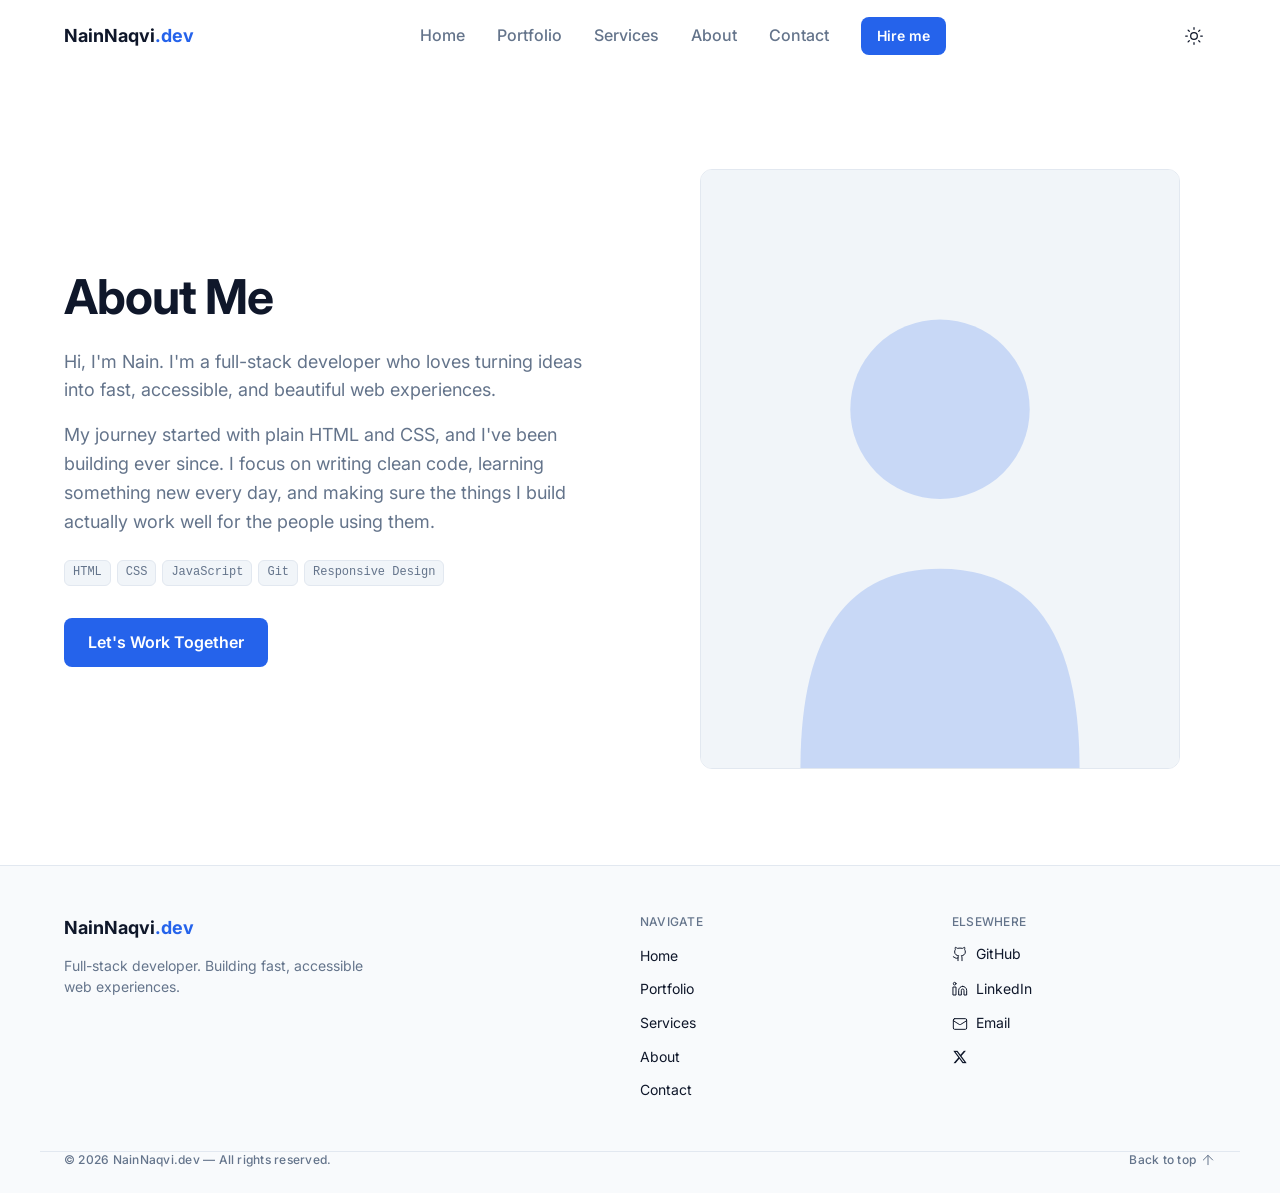
==== about.html @ 5f74ba61 "Add files via upload" ====
<!DOCTYPE html>
<html lang="en" data-theme="light">

<!-- ============================================================
     HEAD
     ============================================================ -->
<head>
  <meta charset="UTF-8">
  <meta name="viewport" content="width=device-width, initial-scale=1.0">
  <title>About — NainNaqvi.dev</title>
  <meta name="description" content="Learn more about Syed Hasnain Raza Naqvi (Nain), a full-stack developer building fast, accessible web experiences.">
  <!-- Social Preview Tags (Open Graph & Twitter) -->
<meta property="og:type" content="website">
<meta property="og:title" content="About — NainNaqvi.dev">
<meta property="og:description" content="Full-stack developer building fast, accessible websites and web apps.">
<meta property="og:image" content="https://images.unsplash.com/photo-1498050108023-c5249f4df085?w=1200&h=630&fit=crop">

<meta name="twitter:card" content="summary_large_image">
<meta name="twitter:title" content="About — NainNaqvi.dev">
<meta name="twitter:description" content="Full-stack developer building fast, accessible websites and web apps.">
<meta name="twitter:image" content="https://images.unsplash.com/photo-1498050108023-c5249f4df085?w=1200&h=630&fit=crop">
  <link rel="icon" href="data:image/svg+xml,<svg xmlns='http://www.w3.org/2000/svg' viewBox='0 0 100 100'><rect width='100' height='100' rx='20' fill='%232563EB'/><text x='50' y='68' font-family='Arial,sans-serif' font-size='52' font-weight='700' fill='white' text-anchor='middle'>N</text></svg>">
  <link rel="preconnect" href="https://fonts.googleapis.com">
  <link rel="preconnect" href="https://fonts.gstatic.com" crossorigin>
  <link href="https://fonts.googleapis.com/css2?family=Inter:wght@400;500;600;700&display=swap" rel="stylesheet">

  <!-- ============================================================
       EXTERNAL STYLESHEET
       ============================================================ -->

   <link rel="stylesheet" href="stylesheet.css">
   <!-- Anti-flash script: Apply theme before page renders -->
<script>
  document.documentElement.classList.add('js');
  try {
    if (localStorage.getItem('theme') === 'dark') {
      document.documentElement.setAttribute('data-theme', 'dark');
    }
  } catch (e) {}
</script>

</head>

<!-- ============================================================
     BODY
     ============================================================ -->
<body>
  <a href="#main-content" class="skip-link">Skip to main content</a>

  <!-- ============================================================
       SVG SPRITE (ICONS + PROJECT PREVIEWS)
       ============================================================ -->
  <svg xmlns="http://www.w3.org/2000/svg" style="display:none" aria-hidden="true">

    <!-- ===== ICONS ===== -->
    <symbol id="i-sun" viewBox="0 0 24 24">
      <circle cx="12" cy="12" r="4"/>
      <path d="M12 2v2M12 20v2M4.93 4.93l1.41 1.41M17.66 17.66l1.41 1.41M2 12h2M20 12h2M6.34 17.66l-1.41 1.41M19.07 4.93l-1.41 1.41"/>
    </symbol>

    <symbol id="i-moon" viewBox="0 0 24 24">
      <path d="M21 12.79A9 9 0 1 1 11.21 3 7 7 0 0 0 21 12.79z"/>
    </symbol>

    <symbol id="i-menu" viewBox="0 0 24 24">
      <path d="M4 6h16M4 12h16M4 18h16"/>
    </symbol>

    <symbol id="i-x" viewBox="0 0 24 24">
      <path d="M18 6 6 18M6 6l12 12"/>
    </symbol>

    <symbol id="i-arrow-right" viewBox="0 0 24 24">
      <path d="M5 12h14"/>
      <path d="m12 5 7 7-7 7"/>
    </symbol>

    <symbol id="i-arrow-up" viewBox="0 0 24 24">
      <path d="m5 12 7-7 7 7M12 19V5"/>
    </symbol>

    <symbol id="i-monitor" viewBox="0 0 24 24">
      <rect x="2" y="3" width="20" height="14" rx="2"/>
      <path d="M8 21h8M12 17v4"/>
    </symbol>

    <symbol id="i-layers" viewBox="0 0 24 24">
      <path d="m12 2 9 5-9 5-9-5 9-5z"/>
      <path d="m3 12 9 5 9-5"/>
      <path d="m3 17 9 5 9-5"/>
    </symbol>

    <symbol id="i-code" viewBox="0 0 24 24">
      <path d="m16 18 6-6-6-6M8 6l-6 6 6 6"/>
    </symbol>

    <symbol id="i-gamepad" viewBox="0 0 24 24">
      <line x1="6" y1="12" x2="10" y2="12"/>
      <line x1="8" y1="10" x2="8" y2="14"/>
      <line x1="15" y1="13" x2="15.01" y2="13"/>
      <line x1="18" y1="11" x2="18.01" y2="11"/>
      <rect x="2" y="6" width="20" height="12" rx="2"/>
    </symbol>

    <symbol id="i-check" viewBox="0 0 24 24">
      <path d="M20 6 9 17l-5-5"/>
    </symbol>

    <symbol id="i-github" viewBox="0 0 24 24">
      <path d="M15 22v-4a4.8 4.8 0 0 0-1-3.5c3 0 6-2 6-5.5.08-1.25-.27-2.48-1-3.5.28-1.15.28-2.35 0-3.5 0 0-1 0-3 1.5-2.64-.5-5.36-.5-8 0C6 2 5 2 5 2c-.3 1.15-.3 2.35 0 3.5A5.4 5.4 0 0 0 4 9c0 3.5 3 5.5 6 5.5-.39.49-.68 1.05-.85 1.65-.17.6-.22 1.23-.15 1.85v4"/>
      <path d="M9 18c-4.51 2-5-2-7-2"/>
    </symbol>

    <symbol id="i-linkedin" viewBox="0 0 24 24">
      <path d="M16 8a6 6 0 0 1 6 6v7h-4v-7a2 2 0 0 0-2-2 2 2 0 0 0-2 2v7h-4v-7a6 6 0 0 1 6-6z"/>
      <rect width="4" height="12" x="2" y="9"/>
      <circle cx="4" cy="4" r="2"/>
    </symbol>

    <symbol id="i-mail" viewBox="0 0 24 24">
      <rect width="20" height="16" x="2" y="4" rx="2"/>
      <path d="m22 7-8.97 5.7a1.94 1.94 0 0 1-2.06 0L2 7"/>
    </symbol>
    
    <symbol id="i-twitter" viewBox="0 0 24 24">
  <path d="M18.901 1.153h3.68l-8.04 9.19L24 22.846h-7.406l-5.8-7.584-6.638 7.584H.474l8.6-9.83L0 1.154h7.594l5.243 6.932ZM17.61 20.644h2.039L6.486 3.24H4.298Z"/>
</symbol>

    <!-- ===== PROJECT PREVIEWS ===== -->

    <!-- TaskFlow (teal kanban) -->
    <symbol id="img-taskflow" viewBox="0 0 640 360" preserveAspectRatio="xMidYMid slice">
      <rect width="640" height="360" fill="#0D9488"/>
      <rect x="40" y="40" width="180" height="280" rx="10" fill="#0F766E"/>
      <rect x="230" y="40" width="180" height="220" rx="10" fill="#0F766E"/>
      <rect x="420" y="40" width="180" height="250" rx="10" fill="#0F766E"/>
      <rect x="58" y="58" width="144" height="14" rx="4" fill="#5EEAD4"/>
      <rect x="58" y="86" width="120" height="60" rx="6" fill="#14B8A6"/>
      <rect x="58" y="158" width="144" height="60" rx="6" fill="#14B8A6"/>
      <rect x="58" y="230" width="100" height="60" rx="6" fill="#14B8A6"/>
      <rect x="248" y="58" width="144" height="14" rx="4" fill="#5EEAD4"/>
      <rect x="248" y="86" width="144" height="60" rx="6" fill="#14B8A6"/>
      <rect x="248" y="158" width="120" height="60" rx="6" fill="#14B8A6"/>
      <rect x="438" y="58" width="144" height="14" rx="4" fill="#5EEAD4"/>
      <rect x="438" y="86" width="144" height="60" rx="6" fill="#14B8A6"/>
    </symbol>

    <!-- Lumen (blue marketing page) -->
    <symbol id="img-lumen" viewBox="0 0 640 360" preserveAspectRatio="xMidYMid slice">
      <rect width="640" height="360" fill="#2563EB"/>
      <rect x="0" y="0" width="640" height="40" fill="#1D4ED8"/>
      <circle cx="24" cy="20" r="6" fill="#93C5FD"/>
      <rect x="48" y="14" width="60" height="12" rx="3" fill="#DBEAFE"/>
      <rect x="520" y="14" width="40" height="12" rx="3" fill="#DBEAFE"/>
      <rect x="572" y="14" width="44" height="12" rx="3" fill="#DBEAFE"/>
      <rect x="60" y="80" width="280" height="20" rx="4" fill="#FFFFFF"/>
      <rect x="60" y="110" width="240" height="20" rx="4" fill="#FFFFFF"/>
      <rect x="60" y="150" width="200" height="12" rx="3" fill="#BFDBFE"/>
      <rect x="60" y="170" width="180" height="12" rx="3" fill="#BFDBFE"/>
      <rect x="60" y="210" width="100" height="32" rx="6" fill="#FFFFFF"/>
      <rect x="380" y="80" width="200" height="160" rx="12" fill="#1D4ED8"/>
      <circle cx="480" cy="150" r="40" fill="#60A5FA"/>
      <rect x="60" y="290" width="120" height="40" rx="6" fill="#1D4ED8"/>
      <rect x="200" y="290" width="120" height="40" rx="6" fill="#1D4ED8"/>
      <rect x="340" y="290" width="120" height="40" rx="6" fill="#1D4ED8"/>
    </symbol>

    <!-- Pixel Runner (dark game) -->
    <symbol id="img-pixelrunner" viewBox="0 0 640 360" preserveAspectRatio="xMidYMid slice">
      <rect width="640" height="360" fill="#0F172A"/>
      <rect x="0" y="300" width="640" height="60" fill="#1E293B"/>
      <g fill="#3B82F6">
        <rect x="60" y="60" width="4" height="4"/>
        <rect x="120" y="90" width="4" height="4"/>
        <rect x="200" y="50" width="4" height="4"/>
        <rect x="300" y="100" width="4" height="4"/>
        <rect x="420" y="70" width="4" height="4"/>
        <rect x="520" y="110" width="4" height="4"/>
        <rect x="580" y="60" width="4" height="4"/>
        <rect x="350" y="40" width="4" height="4"/>
      </g>
      <g fill="#334155">
        <rect x="0" y="280" width="40" height="20"/>
        <rect x="80" y="280" width="40" height="20"/>
        <rect x="160" y="280" width="40" height="20"/>
        <rect x="240" y="280" width="40" height="20"/>
        <rect x="320" y="280" width="40" height="20"/>
        <rect x="400" y="280" width="40" height="20"/>
        <rect x="480" y="280" width="40" height="20"/>
        <rect x="560" y="280" width="40" height="20"/>
      </g>
      <rect x="80" y="230" width="40" height="50" fill="#3B82F6"/>
      <rect x="90" y="240" width="8" height="8" fill="#FFFFFF"/>
      <rect x="104" y="240" width="8" height="8" fill="#FFFFFF"/>
      <rect x="360" y="250" width="24" height="30" fill="#F59E0B"/>
      <rect x="366" y="256" width="12" height="6" fill="#FBBF24"/>
      <circle cx="260" cy="220" r="12" fill="#FBBF24"/>
      <circle cx="260" cy="220" r="6" fill="#F59E0B"/>
    </symbol>

  </svg>

  <!-- ============================================================
       NAVBAR
       ============================================================ -->
  <header class="navbar" id="navbar">

    <!-- Navbar: brand, desktop links, actions -->
    <div class="container navbar__inner">

      <!-- Brand / logo -->
   <a href="index.html" class="navbar__brand">NainNaqvi<span>.dev</span></a>

      <!-- Desktop navigation -->
      <nav class="nav-desktop" aria-label="Primary">
        <a href="index.html" class="nav-link">Home</a>
        <a href="portfolio.html" class="nav-link">Portfolio</a>
        <a href="services.html" class="nav-link">Services</a>
        <a href="about.html" class="nav-link" aria-current="page">About</a>
        <a href="contact.html" class="nav-link">Contact</a>
        <a href="contact.html" class="btn btn-primary btn-sm">Hire me</a>
      </nav>

      <!-- Navbar actions: mobile menu toggle + theme toggle -->
      <div class="navbar__actions">
        <button class="icon-btn nav-toggle" id="navToggle" aria-label="Open menu" aria-expanded="false">
          <svg class="icon icon-md" id="navToggleIcon" aria-hidden="true"><use href="#i-menu"/></svg>
        </button>
        <button class="icon-btn theme-toggle" id="themeToggle" aria-label="Toggle theme">
          <svg class="icon icon-md icon-sun" aria-hidden="true"><use href="#i-sun"/></svg>
          <svg class="icon icon-md icon-moon" aria-hidden="true"><use href="#i-moon"/></svg>
        </button>
      </div>

    </div>

    <!-- Mobile menu -->
    <div class="mobile-menu" id="mobileMenu">
      <a href="index.html" class="nav-link">Home</a>
   <a href="portfolio.html" class="nav-link">Portfolio</a>
      <a href="services.html" class="nav-link">Services</a>
      <a href="about.html" class="nav-link">About</a>
      <a href="contact.html" class="nav-link">Contact</a>
      <a href="contact.html" class="btn btn-primary">Hire me</a>
    </div>

  </header>

  <!-- ============================================================
       MAIN CONTENT
       ============================================================ -->
<main id="main-content">
     <section class="section" id="about">
       <div class="container">
       <div class="about__grid">
       <div class="about__content reveal">
       <h1 class="h1">About Me</h1>
       <p class="body-lg text-muted" style="margin-top: 24px;">
         Hi, I'm Nain. I'm a full-stack developer who loves turning ideas into fast, accessible, and beautiful web experiences. 
       </p>
       <p class="body-lg text-muted" style="margin-top: 16px;">
         My journey started with plain HTML and CSS, and I've been building ever since. I focus on writing clean code, learning something new every day, and making sure the things I build actually work well for the people using them.
       </p>
       
       <div class="tech-badges" style="margin-top: 24px;">
         <span class="tech-badge">HTML</span>
         <span class="tech-badge">CSS</span>
         <span class="tech-badge">JavaScript</span>
         <span class="tech-badge">Git</span>
         <span class="tech-badge">Responsive Design</span>
       </div>

       <div style="margin-top: 32px;">
         <a href="contact.html" class="btn btn-primary">Let's Work Together</a>
       </div>

       </div>
       
       <div class="about__media reveal">
  <div class="hero__photo">
    <svg viewBox="0 0 480 600" preserveAspectRatio="xMidYMid slice" aria-label="Portrait of Syed Hasnain Raza Naqvi" role="img">
      <rect width="480" height="600" fill="var(--color-surface-alt)"/>
      <circle cx="240" cy="240" r="90" fill="var(--color-primary)" opacity="0.2"/>
      <path d="M 100 600 Q 100 400 240 400 Q 380 400 380 600 Z" fill="var(--color-primary)" opacity="0.2"/>
    </svg>
  </div>
</div>

          </div>
  </div>
</section>

  </main>

  <!-- ============================================================
       FOOTER
       ============================================================ -->
  <footer class="footer">

    <!-- Footer: brand, navigation, social links -->
    <div class="container footer__grid">

      <!-- Footer column: brand + tagline -->
      <div>
        <a href="index.html" class="navbar__brand">NainNaqvi<span>.dev</span></a>
        <p class="small text-muted footer__tag">Full-stack developer. Building fast, accessible web experiences.</p>
      </div>

      <!-- Footer column: navigation links -->
      <div>
        <h4 class="caption footer__heading">Navigate</h4>
        <ul class="footer__links">
  <li><a href="index.html">Home</a></li>
  <li><a href="portfolio.html">Portfolio</a></li>
  <li><a href="services.html">Services</a></li>
  <li><a href="about.html">About</a></li>
  <li><a href="contact.html">Contact</a></li>
</ul>
      </div>

      <!-- Footer column: social links -->
      <div>
        <h4 class="caption footer__heading">Elsewhere</h4>
       <ul class="footer__links footer__social">
  <li><a href="https://github.com/NainNaqvi-dev" target="_blank" rel="noopener noreferrer"><svg class="icon icon-sm" aria-hidden="true"><use href="#i-github"/></svg> GitHub</a></li>
  <li><a href="https://www.linkedin.com/in/nain-naqvi-898224426/" target="_blank" rel="noopener noreferrer"><svg class="icon icon-sm" aria-hidden="true"><use href="#i-linkedin"/></svg> LinkedIn</a></li>
  <li><a href="mailto:Nainnaqvi97@gmail.com"><svg class="icon icon-sm" aria-hidden="true"><use href="#i-mail"/></svg> Email</a></li>
  <li><a href="https://x.com/NainNaqvidev" target="_blank" rel="noopener noreferrer" aria-label="X"><svg class="icon icon-sm" aria-hidden="true"><use href="#i-twitter"/></svg></a></li>
</ul>
      </div>

    </div>

    <!-- Footer bottom bar: copyright + back to top -->
    <div class="container footer__bottom">
      <span class="caption text-muted">© 2026 NainNaqvi.dev — All rights reserved.</span>
      <a href="#" class="caption footer__top">
        Back to top
        <svg class="icon icon-sm" aria-hidden="true"><use href="#i-arrow-up"/></svg>
      </a>
    </div>
  </footer>

  <!-- ============================================================
       EXTERNAL SCRIPT
       ============================================================ -->

       <script src="main.js"></script>

</body>
</html>
---- stylesheet.css ----
/* ============================================================
   DESIGN TOKENS (CSS VARIABLES)
   ============================================================ */

:root {
  --color-primary: #2563EB;
  --color-primary-hover: #1D4ED8;
  --color-secondary: #0D9488;
  --color-bg: #FFFFFF;
  --color-surface: #F8FAFC;
  --color-surface-alt: #F1F5F9;
  --color-text: #0F172A;
  --color-text-muted: #64748B;
  --color-border: #E2E8F0;
  --color-success: #22C55E;
  --radius-btn: 8px;
  --radius-card: 12px;
  --radius-icon: 10px;
  --font-sans: "Inter", system-ui, -apple-system, "Segoe UI", Roboto, Arial, sans-serif;
  --font-mono: ui-monospace, "SF Mono", Menlo, Consolas, monospace;
}


/* ============================================================
   BASE RESET
   ============================================================ */

*,
*::before,
*::after {
  box-sizing: border-box;
  margin: 0;
  padding: 0;
}


/* ============================================================
   BASE ELEMENTS
   ============================================================ */

body {
  font-family: var(--font-sans);
  background: var(--color-bg);
  color: var(--color-text);
  font-size: 16px;
  line-height: 1.6;
}

img,
svg {
  display: block;
  max-width: 100%;
}

a {
  color: inherit;
  text-decoration: none;
}

ul {
  list-style: none;
}

button {
  font: inherit;
  cursor: pointer;
  border: none;
  background: none;
  color: inherit;
}


/* ============================================================
   TYPOGRAPHY
   ============================================================ */

.h1 {
  font-size: 32px;
  font-weight: 700;
  line-height: 1.1;
  letter-spacing: -0.02em;
}

.h2 {
  font-size: 28px;
  font-weight: 700;
  line-height: 1.2;
  letter-spacing: -0.01em;
}

.h3 {
  font-size: 24px;
  font-weight: 600;
  line-height: 1.3;
}

.h4 {
  font-size: 20px;
  font-weight: 600;
  line-height: 1.4;
}

.body-lg {
  font-size: 17px;
  line-height: 1.6;
}

.body {
  font-size: 16px;
  line-height: 1.6;
}

.small {
  font-size: 14px;
  line-height: 1.5;
}

.caption {
  font-size: 12px;
  font-weight: 500;
  line-height: 1.4;
  letter-spacing: 0.02em;
}

.text-muted {
  color: var(--color-text-muted);
}

.font-600 {
  font-weight: 600;
}


/* ============================================================
   LAYOUT
   ============================================================ */

.container {
  max-width: 1200px;
  margin: 0 auto;
  padding: 0 16px;
}

.section {
  padding: 48px 0;
}

.section--alt {
  background: var(--color-surface-alt);
}


/* ============================================================
   BUTTONS
   ============================================================ */

.btn {
  display: inline-flex;
  align-items: center;
  justify-content: center;
  gap: 8px;
  font-weight: 600;
  font-size: 16px;
  padding: 12px 24px;
  border-radius: var(--radius-btn);
  transition: all 0.25s ease;
}

.btn-lg {
  padding: 14px 28px;
}

.btn-sm {
  padding: 8px 16px;
  font-size: 14px;
}

.btn-primary {
  background: var(--color-primary);
  color: #FFFFFF;
}

.btn-primary:hover {
  background: var(--color-primary-hover);
}

.btn-outline {
  background: transparent;
  color: var(--color-primary);
  border: 1.5px solid var(--color-primary);
}

.btn-outline:hover {
  background: rgba(37, 99, 235, 0.08);
}


/* ============================================================
   ICONS
   ============================================================ */

.icon {
  width: 24px;
  height: 24px;
  fill: none;
  stroke: currentColor;
  stroke-width: 1.5;
  stroke-linecap: round;
  stroke-linejoin: round;
}

.icon-sm {
  width: 16px;
  height: 16px;
}

.icon-md {
  width: 20px;
  height: 20px;
}


/* ============================================================
   NAVBAR
   ============================================================ */

.navbar {
  position: sticky;
  top: 0;
  z-index: 50;
  background: transparent;
  border-bottom: 1px solid transparent;
  box-shadow: none;
  transition: background 0.25s ease, box-shadow 0.25s ease, border-color 0.25s ease;
}

.navbar.is-scrolled,
.navbar:has(.mobile-menu.is-open) {
  background: var(--color-surface);
  border-bottom: 1px solid var(--color-border);
  box-shadow: 0 1px 8px rgba(15, 23, 42, 0.06);
}

.navbar__inner {
  display: flex;
  align-items: center;
  justify-content: space-between;
  height: 72px;
}

.navbar__brand {
  font-size: 18px;
  font-weight: 700;
}

.navbar__brand span {
  color: var(--color-primary);
}

.navbar__actions {
  display: flex;
  align-items: center;
  gap: 8px;
}

.nav-desktop {
  display: none;
}


/* ============================================================
   NAVBAR ICON BUTTONS
   ============================================================ */

.icon-btn {
  display: inline-flex;
  align-items: center;
  justify-content: center;
  width: 44px;
  height: 44px;
  border-radius: var(--radius-btn);
  transition: background 0.15s ease;
}

.icon-btn:hover {
  background: var(--color-surface-alt);
}

.theme-toggle .icon-moon {
  display: none;
}


/* ============================================================
   MOBILE MENU
   ============================================================ */

.mobile-menu {
  position: absolute;
  top: 72px;
  left: 0;
  right: 0;
  display: flex;
  flex-direction: column;
  gap: 4px;
  padding: 16px;
  background: var(--color-surface);
  border-bottom: 1px solid var(--color-border);
  box-shadow: 0 12px 24px rgba(15, 23, 42, 0.08);
  visibility: hidden;
  opacity: 0;
  transform: translateY(-8px);
  transition: opacity 0.25s ease, visibility 0.25s ease, transform 0.25s ease;
}

.mobile-menu .nav-link {
  padding: 12px 8px;
  color: var(--color-text-muted);
  font-weight: 500;
}

.mobile-menu .btn {
  margin-top: 8px;
  justify-content: center;
}

.mobile-menu.is-open {
  visibility: visible;
  opacity: 1;
  transform: translateY(0);
}


/* ============================================================
   HERO
   ============================================================ */

.hero {
  padding: 32px 0 64px 0;
}

.hero__grid {
  display: grid;
  gap: 48px;
}

.hero__status {
  display: inline-flex;
  align-items: center;
  gap: 8px;
  font-size: 14px;
  font-weight: 500;
  color: var(--color-text-muted);
  padding: 6px 14px;
  border-radius: 999px;
  background: var(--color-surface-alt);
  border: 1px solid var(--color-border);
  margin-bottom: 24px;
}

.status-dot {
  width: 8px;
  height: 8px;
  border-radius: 50%;
  background: var(--color-success);
}

.hero__sub {
  margin-top: 16px;
  color: var(--color-text-muted);
}

.hero__cta {
  display: flex;
  flex-wrap: wrap;
  gap: 16px;
  margin-top: 32px;
}

.hero__photo {
  position: relative;
  border-radius: var(--radius-card);
  overflow: hidden;
  border: 1px solid var(--color-border);
  aspect-ratio: 4/5;
  max-width: 480px;
  margin: 0 auto;
}

.hero__photo svg {
  width: 100%;
  height: 100%;
  object-fit: cover;
}


/* ============================================================
   FLOATING TAGS
   ============================================================ */

.float-tag {
  position: absolute;
  z-index: 2;
  font-family: var(--font-mono);
  font-size: 13px;
  font-weight: 500;
  padding: 6px 12px;
  border-radius: 999px;
  background: var(--color-bg);
  color: var(--color-text);
  border: 1px solid var(--color-border);
  box-shadow: 0 8px 20px rgba(15, 23, 42, 0.12);
}

.float-tag--1 {
  top: 16%;
  left: 8px;
  color: var(--color-primary);
}

.float-tag--2 {
  top: 48%;
  right: 8px;
  color: var(--color-secondary);
}

.float-tag--3 {
  bottom: 16%;
  right: 8px;
  color: var(--color-primary);
}

@media (min-width: 1025px) {
  .float-tag--1 {
    left: -8px;
  }
  .float-tag--3 {
    right: -8px;
  }
}

/* ============================================================
   SECTION HEADING
   ============================================================ */

.section-head {
  margin-bottom: 32px;
}

.section-head p {
  margin-top: 16px;
}

.section-head--row {
  display: flex;
  flex-direction: column;
  align-items: flex-start;
  gap: 12px;
}

.section-head--row .btn-text {
  margin-top: 0;
  align-self: flex-start;
}

@media (min-width: 601px) {
  .section-head--row {
    flex-direction: row;
    justify-content: space-between;
    align-items: flex-end;
  }
}


/* ============================================================
   CARD GRID
   ============================================================ */

.card-grid {
  display: grid;
  gap: 16px;
  grid-template-columns: 1fr;
}

.card-grid--services {
  grid-template-columns: 1fr;
}

.services-cta {
  display: flex;
  justify-content: center;
  margin-top: 32px;
}

.services-cta .btn-text {
  margin-top: 0;
  align-self: auto;
}

@media (min-width: 601px) {
  .card-grid--services {
    grid-template-columns: repeat(2, 1fr);
  }
}

@media (min-width: 1025px) {
  .card-grid--services {
    grid-template-columns: repeat(2, 1fr);
  }
}


/* ============================================================
   BASE CARD
   ============================================================ */

.card {
  background: var(--color-surface);
  border: 1px solid var(--color-border);
  border-radius: var(--radius-card);
  display: flex;
  flex-direction: column;
  overflow: hidden;
  transition: transform 0.25s ease, box-shadow 0.25s ease, border-color 0.25s ease;
}

.card:hover {
  transform: translateY(-4px);
  box-shadow: 0 12px 24px rgba(15, 23, 42, 0.08);
  border-color: rgba(37, 99, 235, 0.4);
}


/* ============================================================
   PROJECT CARD
   ============================================================ */

.clamp-2 {
  display: -webkit-box;
  -webkit-line-clamp: 2;
  -webkit-box-orient: vertical;
  overflow: hidden;
}

.project-card__media {
  aspect-ratio: 16/9;
  background: var(--color-surface-alt);
}

.project-card__media svg {
  width: 100%;
  height: 100%;
  object-fit: cover;
  transition: transform 0.25s ease;
}

.project-card:hover .project-card__media svg {
  transform: scale(1.05);
}

.project-card__body {
  padding: 24px;
  display: flex;
  flex-direction: column;
  gap: 12px;
}


/* ============================================================
   TAGS AND BADGES
   ============================================================ */

.tag {
  align-self: flex-start;
  font-size: 12px;
  font-weight: 500;
  color: #0F766E; /* Darker teal for contrast */
  background: rgba(13, 148, 136, 0.1);
  padding: 4px 10px;
  border-radius: 999px;
}

.tech-badges {
  display: flex;
  flex-wrap: wrap;
  gap: 6px;
}

.tech-badge {
  font-family: var(--font-mono);
  font-size: 12px;
  font-weight: 500;
  padding: 2px 8px;
  border-radius: 6px;
  background: var(--color-surface-alt);
  color: var(--color-text-muted);
  border: 1px solid var(--color-border);
}


/* ============================================================
   TEXT BUTTON
   ============================================================ */

.btn-text {
  display: inline-flex;
  align-items: center;
  gap: 8px;
  color: var(--color-primary);
  font-weight: 600;
  font-size: 14px;
  margin-top: 4px;
  align-self: flex-start;
  transition: color 0.15s ease;
}

.btn-text:hover {
  color: var(--color-primary-hover);
  text-decoration: underline;
}

.btn-text .icon {
  transition: transform 0.15s ease;
}

.btn-text:hover .icon {
  transform: translateX(2px);
}


/* ============================================================
   SERVICE CARD
   ============================================================ */

.service-card {
  padding: 24px;
  display: flex;
  flex-direction: column;
  gap: 12px;
}

.service-card__icon {
  width: 48px;
  height: 48px;
  border-radius: var(--radius-icon);
  background: var(--color-surface-alt);
  color: var(--color-primary);
  display: flex;
  align-items: center;
  justify-content: center;
  margin-bottom: 4px;
}

.checklist {
  display: flex;
  flex-direction: column;
  gap: 8px;
  margin-top: 4px;
}

.checklist li {
  display: flex;
  align-items: center;
  gap: 8px;
  font-size: 14px;
  color: var(--color-text-muted);
}

.checklist .icon {
  color: var(--color-success);
}


/* ============================================================
   STATS STRIP
   ============================================================ */

.stats__grid {
  display: grid;
  grid-template-columns: repeat(2, 1fr);
  gap: 32px;
  text-align: center;
}

.stat {
  display: flex;
  flex-direction: column;
  gap: 8px;
}

.stat__value {
  font-size: 40px;
  font-weight: 700;
  letter-spacing: -0.02em;
  color: var(--color-primary);
  line-height: 1;
}

.stat__label {
  font-size: 14px;
  color: var(--color-text-muted);
}


/* ============================================================
   TESTIMONIALS
   ============================================================ */

.testimonial-card {
  padding: 24px;
  display: flex;
  flex-direction: column;
  gap: 16px;
}

.testimonial-card .body {
  color: var(--color-text);
}

.testimonial-card__footer {
  display: flex;
  align-items: center;
  gap: 12px;
  padding-top: 16px;
  border-top: 1px solid var(--color-border);
  margin-top: auto;
}

.avatar {
  width: 40px;
  height: 40px;
  border-radius: 50%;
  display: flex;
  align-items: center;
  justify-content: center;
  font-size: 14px;
  font-weight: 700;
  color: #FFFFFF;
  flex-shrink: 0;
}

.avatar--1 {
  background: #2563EB;
}

.avatar--2 {
  background: #0D9488;
}

.avatar--3 {
  background: #7C3AED;
}


/* ============================================================
   CTA BANNER
   ============================================================ */

.cta-banner {
  background: var(--color-primary);
  color: #FFFFFF;
  padding: 64px 0;
}

.cta-banner__inner {
  display: flex;
  flex-direction: column;
  align-items: center;
  text-align: center;
  gap: 16px;
}

.cta-banner__inner h2,
.cta-banner__inner p {
  color: #FFFFFF;
}

.cta-banner__actions {
  display: flex;
  flex-wrap: wrap;
  justify-content: center;
  gap: 16px;
  margin-top: 16px;
}

.cta-btn-light {
  background: #FFFFFF;
  color: var(--color-primary);
}

.cta-btn-light:hover {
  background: var(--color-surface-alt);
}

.cta-btn-outline {
  background: transparent;
  color: #FFFFFF;
  border: 1.5px solid rgba(255, 255, 255, 0.6);
}

.cta-btn-outline:hover {
  background: rgba(255, 255, 255, 0.15);
  border-color: #FFFFFF;
}


/* ============================================================
   FOOTER
   ============================================================ */

.footer {
  background: var(--color-surface);
  border-top: 1px solid var(--color-border);
  padding: 48px 0 24px;
}

.footer__grid {
  display: grid;
  gap: 32px;
  grid-template-columns: 1fr;
}

.footer__tag {
  margin-top: 12px;
  max-width: 320px;
}

.footer__heading {
  color: var(--color-text-muted);
  text-transform: uppercase;
  margin-bottom: 12px;
}

.footer__links {
  display: flex;
  flex-direction: column;
  gap: 8px;
}

.footer__links a {
  color: var(--color-text);
  font-size: 14px;
  transition: color 0.15s ease;
}

.footer__links a:hover {
  color: var(--color-primary);
}

.footer__social a {
  display: inline-flex;
  align-items: center;
  gap: 8px;
}

.footer__bottom {
  display: flex;
  justify-content: space-between;
  align-items: center;
  flex-wrap: wrap;
  gap: 12px;
  margin-top: 48px;
  padding-top: 24px;
  border-top: 1px solid var(--color-border);
}

.footer__top {
  display: inline-flex;
  align-items: center;
  gap: 4px;
  color: var(--color-text-muted);
}

.footer__top:hover {
  color: var(--color-primary);
}


/* ============================================================
   TABLET (601px and up)
   ============================================================ */

@media (min-width: 601px) {
  .container {
    padding: 0 24px;
  }

  .section {
    padding: 64px 0;
  }

  .section-head {
    margin-bottom: 48px;
  }

  .card-grid {
    grid-template-columns: repeat(2, 1fr);
    gap: 24px;
  }

  .stats__grid {
    grid-template-columns: repeat(4, 1fr);
  }

  .footer__grid {
    grid-template-columns: 2fr 1fr 1fr;
    gap: 48px;
  }
}


/* ============================================================
   DESKTOP (1025px and up)
   ============================================================ */

@media (min-width: 1025px) {
  .section {
    padding: 96px 0;
  }

  .hero {
    padding: 128px 0;
    min-height: calc(100vh - 72px);
    display: flex;
    align-items: center;
  }

  .hero .container {
    width: 100%;
  }

  .hero__grid {
    grid-template-columns: 1.1fr 0.9fr;
    gap: 64px;
    align-items: center;
  }

  .card-grid {
    grid-template-columns: repeat(3, 1fr);
  }

  .card-grid--services {
    grid-template-columns: repeat(2, 1fr);
  }

  .cta-banner {
    padding: 96px 0;
  }

  /* Hide the mobile dropdown on desktop */
  .mobile-menu {
    display: none;
  }

  /* Navbar: hide mobile toggle, show desktop links */
  .nav-toggle {
    display: none;
  }

  .nav-desktop {
    display: flex;
    align-items: center;
    gap: 32px;
  }

  .nav-link {
    color: var(--color-text-muted);
    font-size: 16px;
    font-weight: 500;
    transition: color 0.15s ease;
  }

  .nav-link:hover {
    color: var(--color-primary);
  }

  /* Typography jumps to desktop sizes */
  .h1 { font-size: 48px; }
  .h2 { font-size: 36px; }
  .h3 { font-size: 28px; }
  .h4 { font-size: 22px; }
  .body-lg { font-size: 18px; }
}

/* ============================================================
   PORTFOLIO PAGE SPECIFIC
   ============================================================ */

/* 1. Filter Buttons */
.filter-btn {
  padding: 8px 16px;
  border-radius: var(--radius-btn);
  border: 1px solid var(--color-border);
  background: transparent;
  color: var(--color-text-muted);
  font-size: 14px;
  font-weight: 500;
  cursor: pointer;
  transition: all 0.2s ease;
}

.filter-btn:hover {
  background: var(--color-surface-alt);
  color: var(--color-text);
}

.filter-btn.is-active {
  background: var(--color-primary);
  border-color: var(--color-primary);
  color: #FFFFFF;
}

/* 2. Portfolio Grid */
.card-grid--portfolio {
  display: grid;
  gap: 16px;
  grid-template-columns: 1fr; /* Mobile: 1 column */
}

@media (min-width: 601px) {
  .card-grid--portfolio {
    grid-template-columns: repeat(2, 1fr); /* Tablet: 2 columns */
    gap: 24px;
  }
}

@media (min-width: 1025px) {
  .card-grid--portfolio {
    grid-template-columns: repeat(3, 1fr); /* Desktop: 3 columns */
  }
}

/* ============================================================
   SCROLL REVEAL
   ============================================================ */

.js .reveal {
  opacity: 0;
  transform: translateY(16px);
  transition: opacity 0.4s ease, transform 0.4s ease;
}

.js .reveal.is-visible {
  opacity: 1;
  transform: none;
}

/* Keep the card hover lift working after the reveal animation */
.card.reveal.is-visible:hover {
  transform: translateY(-4px);
}


/* ============================================================
   ACCESSIBILITY: REDUCED MOTION
   ============================================================ */

@media (prefers-reduced-motion: reduce) {
  *,
  *::before,
  *::after {
    animation-duration: 0.01ms !important;
    transition-duration: 0.01ms !important;
    scroll-behavior: auto !important;
  }

  .js .reveal {
    opacity: 1;
    transform: none;
  }
}


/* ============================================================
   DARK MODE
   ============================================================ */

[data-theme="dark"] {
  --color-primary: #3B82F6;
  --color-primary-hover: #60A5FA;
  --color-secondary: #14B8A6;
  --color-bg: #0F172A;
  --color-surface: #1E293B;
  --color-surface-alt: #334155;
  --color-text: #F1F5F9;
  --color-text-muted: #94A3B8;
  --color-border: #334155;
  --color-success: #4ADE80;
}

/* Swap sun → moon in dark mode */
[data-theme="dark"] .theme-toggle .icon-sun {
  display: none;
}

[data-theme="dark"] .theme-toggle .icon-moon {
  display: block;
}

/* Dark mode: stronger tag tint for contrast */
[data-theme="dark"] .tag {
  color: #5EEAD4; /* Lighter teal for dark mode */
  background: rgba(20, 184, 166, 0.15);
}

/* Dark mode: lighter avatar backgrounds so initials stay readable */
[data-theme="dark"] .avatar--1 {
  background: #3B82F6;
}

[data-theme="dark"] .avatar--2 {
  background: #14B8A6;
}

[data-theme="dark"] .avatar--3 {
  background: #8B5CF6;
}

/* ============================================================
   PROJECT DETAIL PAGE
   ============================================================ */

.project-detail__media {
  width: 100%;
  aspect-ratio: 16/9;
  background: var(--color-surface-alt);
  border-radius: var(--radius-card);
  overflow: hidden;
  border: 1px solid var(--color-border);
  margin-bottom: 32px;
}

.project-detail__media svg {
  width: 100%;
  height: 100%;
  object-fit: cover;
}

.project-detail__actions {
  display: flex;
  gap: 16px;
  flex-wrap: wrap;
}

/* ============================================================
   ABOUT PAGE
   ============================================================ */

.about__grid {
  display: grid;
  gap: 48px;
  align-items: center;
}

@media (min-width: 1025px) {
  .about__grid {
    grid-template-columns: 1fr 1fr;
  }
}

/* ============================================================
   CONTACT FORM
   ============================================================ */

.contact-form {
  max-width: 600px;
  margin: 0 auto;
  background: var(--color-surface);
  padding: 32px;
  border-radius: var(--radius-card);
  border: 1px solid var(--color-border);
}

.form-group {
  display: flex;
  flex-direction: column;
  gap: 8px;
  margin-bottom: 24px;
}

.form-group label {
  font-size: 14px;
  font-weight: 600;
  color: var(--color-text);
}

.form-group input,
.form-group textarea {
  width: 100%;
  padding: 12px 16px;
  border: 1px solid var(--color-border);
  border-radius: var(--radius-btn);
  background: var(--color-bg);
  color: var(--color-text);
  font-family: inherit;
  font-size: 16px;
  transition: border-color 0.2s ease, box-shadow 0.2s ease;
}

.form-group input:focus,
.form-group textarea:focus {
  outline: none;
  border-color: var(--color-primary);
  box-shadow: 0 0 0 3px rgba(37, 99, 235, 0.15);
}

.form-group textarea {
  resize: vertical;
  min-height: 120px;
}

/* ============================================================
   FORM STATUS MESSAGES
   ============================================================ */

.form-status {
  margin-top: 16px;
  text-align: center;
  min-height: 1.5em;
}

.form-status.is-success {
  color: var(--color-success);
}

.form-status.is-error {
  color: #DC2626;
}

/* ============================================================
   FIX FOR SOLID X (TWITTER) ICON
   ============================================================ */

/* Make the X icon slightly smaller to match visual weight */
[href="#i-twitter"] use, 
.icon use[href="#i-twitter"] {
  fill: currentColor;
  stroke: none;
  transform: scale(0.85); /* This shrinks the icon by 15% */
  transform-origin: center;
}

/* ============================================================
   ACCESSIBILITY FIXES
   ============================================================ */

/* Skip link */
.skip-link {
  position: absolute;
  top: -100px;
  left: 16px;
  background: var(--color-primary);
  color: white;
  padding: 12px 24px;
  border-radius: var(--radius-btn);
  z-index: 999;
  transition: top 0.2s ease;
}

.skip-link:focus {
  top: 16px;
}
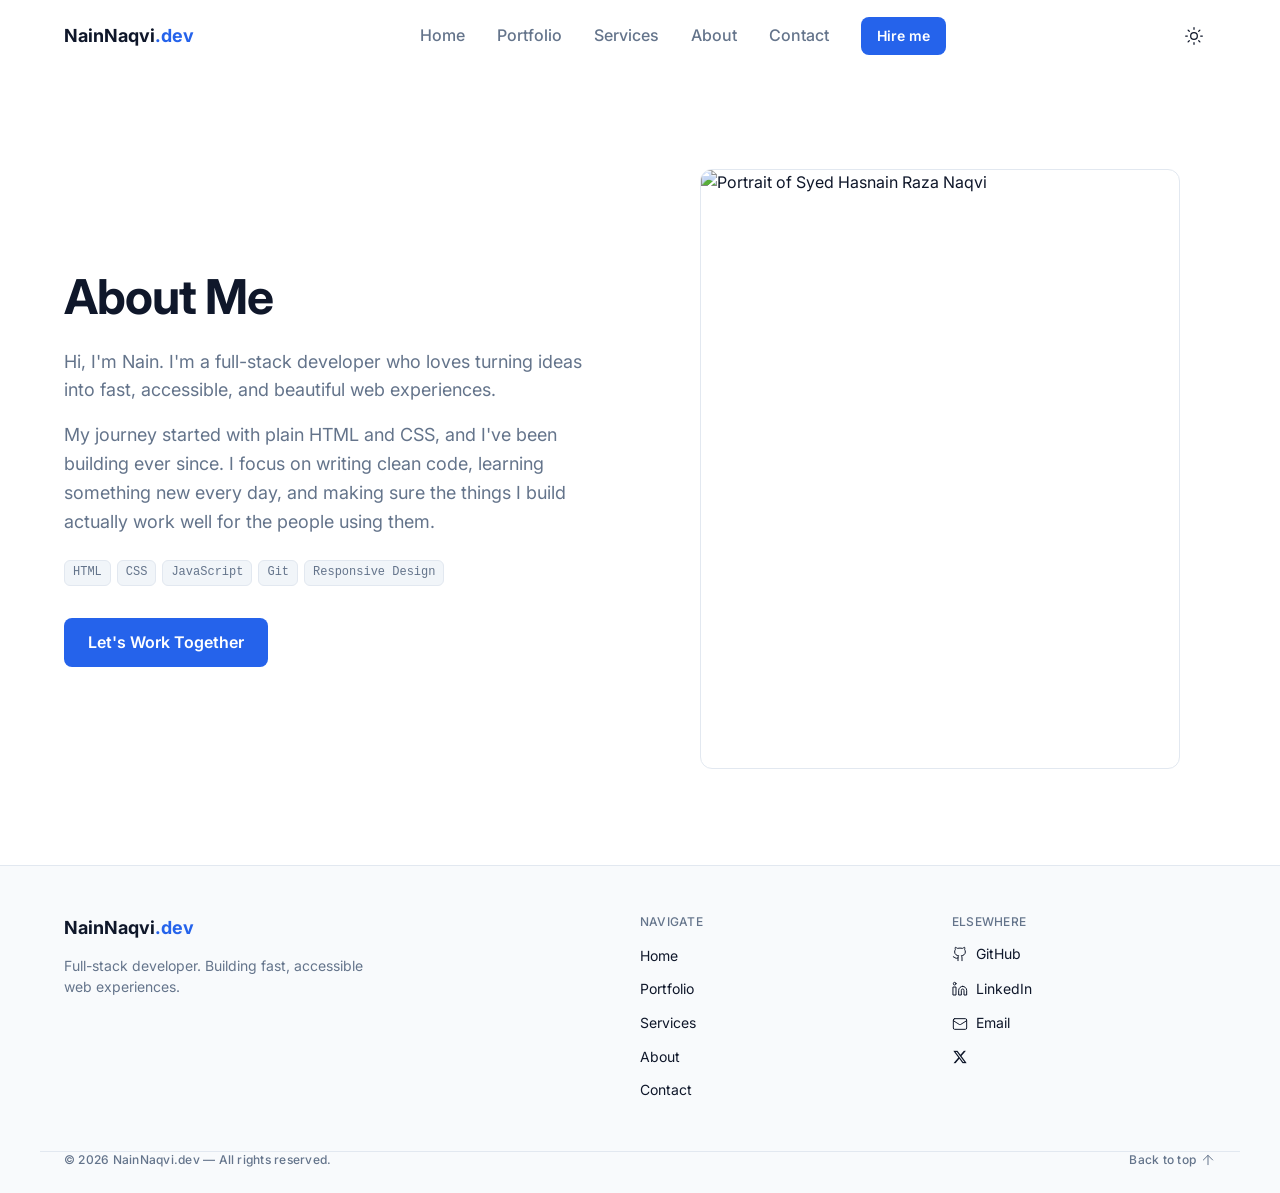
==== commit b06d3d52: "Add files via upload" ====
--- a/about.html
+++ b/about.html
@@ -278,11 +278,7 @@
        
        <div class="about__media reveal">
   <div class="hero__photo">
-    <svg viewBox="0 0 480 600" preserveAspectRatio="xMidYMid slice" aria-label="Portrait of Syed Hasnain Raza Naqvi" role="img">
-      <rect width="480" height="600" fill="var(--color-surface-alt)"/>
-      <circle cx="240" cy="240" r="90" fill="var(--color-primary)" opacity="0.2"/>
-      <path d="M 100 600 Q 100 400 240 400 Q 380 400 380 600 Z" fill="var(--color-primary)" opacity="0.2"/>
-    </svg>
+    <img src="images/about.jpg" width="803" height="1004" alt="Portrait of Syed Hasnain Raza Naqvi">
   </div>
 </div>
 
--- a/stylesheet.css
+++ b/stylesheet.css
@@ -387,7 +387,8 @@
   margin: 0 auto;
 }
 
-.hero__photo svg {
+.hero__photo svg,
+.hero__photo img {
   width: 100%;
   height: 100%;
   object-fit: cover;
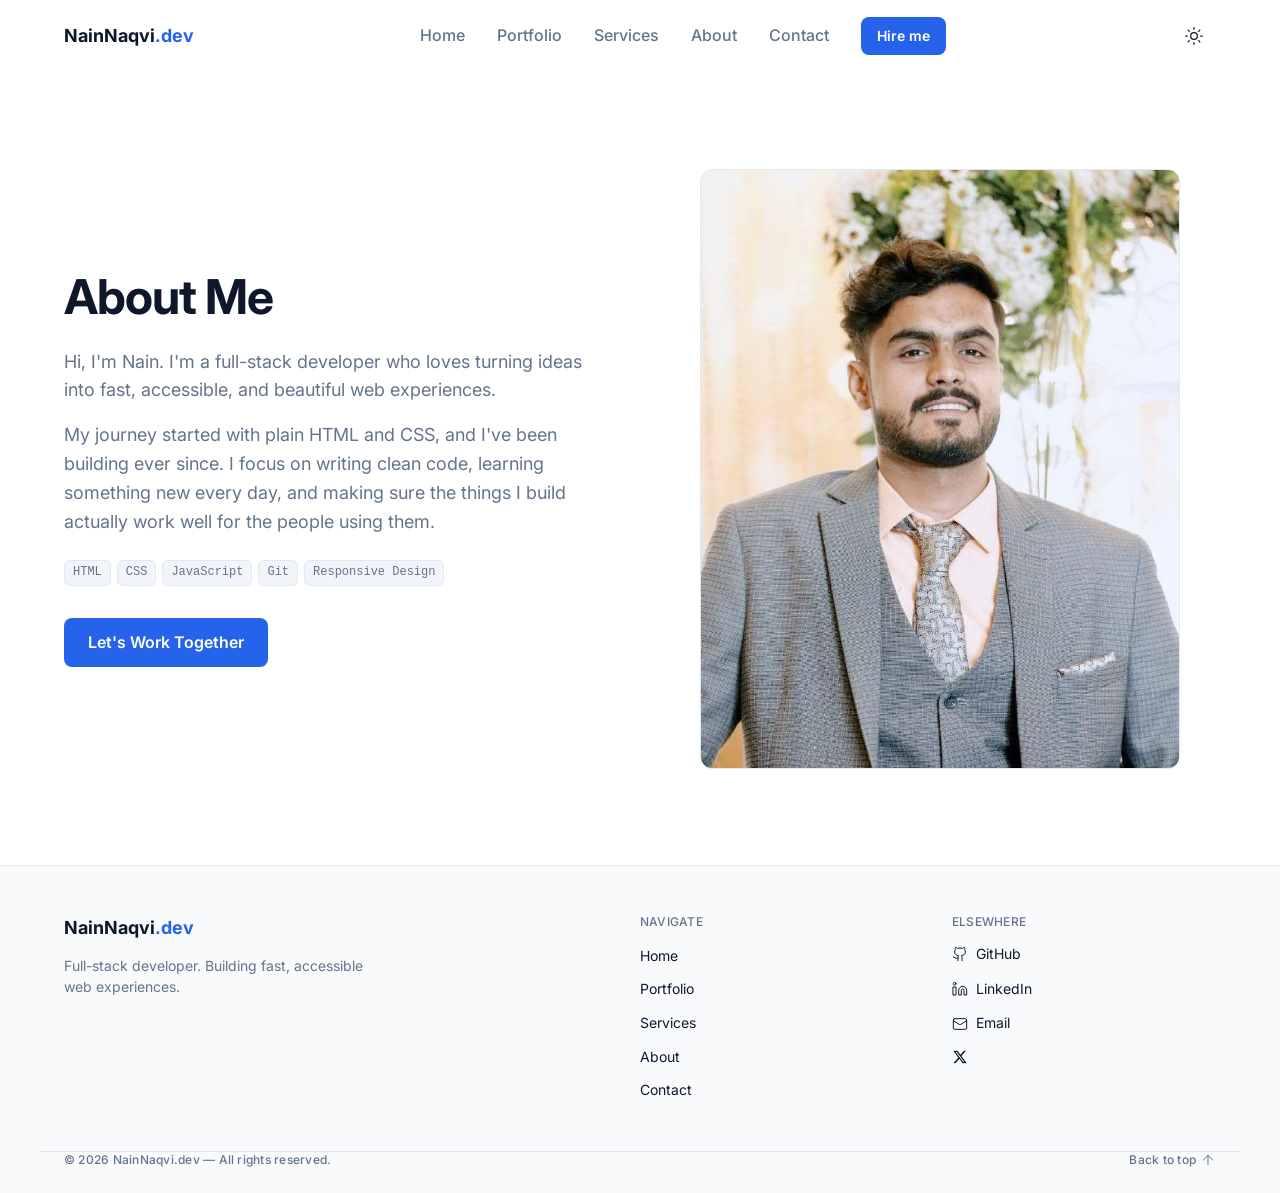
==== commit b90efc5e: "Update print statement from 'Hello' to 'Goodbye'" ====
--- a/about.html
+++ b/about.html
@@ -278,7 +278,7 @@
        
        <div class="about__media reveal">
   <div class="hero__photo">
-    <img src="images/about.jpg" width="803" height="1004" alt="Portrait of Syed Hasnain Raza Naqvi">
+    <img src="about.jpg" width="803" height="1004" alt="Portrait of Syed Hasnain Raza Naqvi">
   </div>
 </div>
 
@@ -344,4 +344,4 @@
        <script src="main.js"></script>
 
 </body>
-</html>+</html>
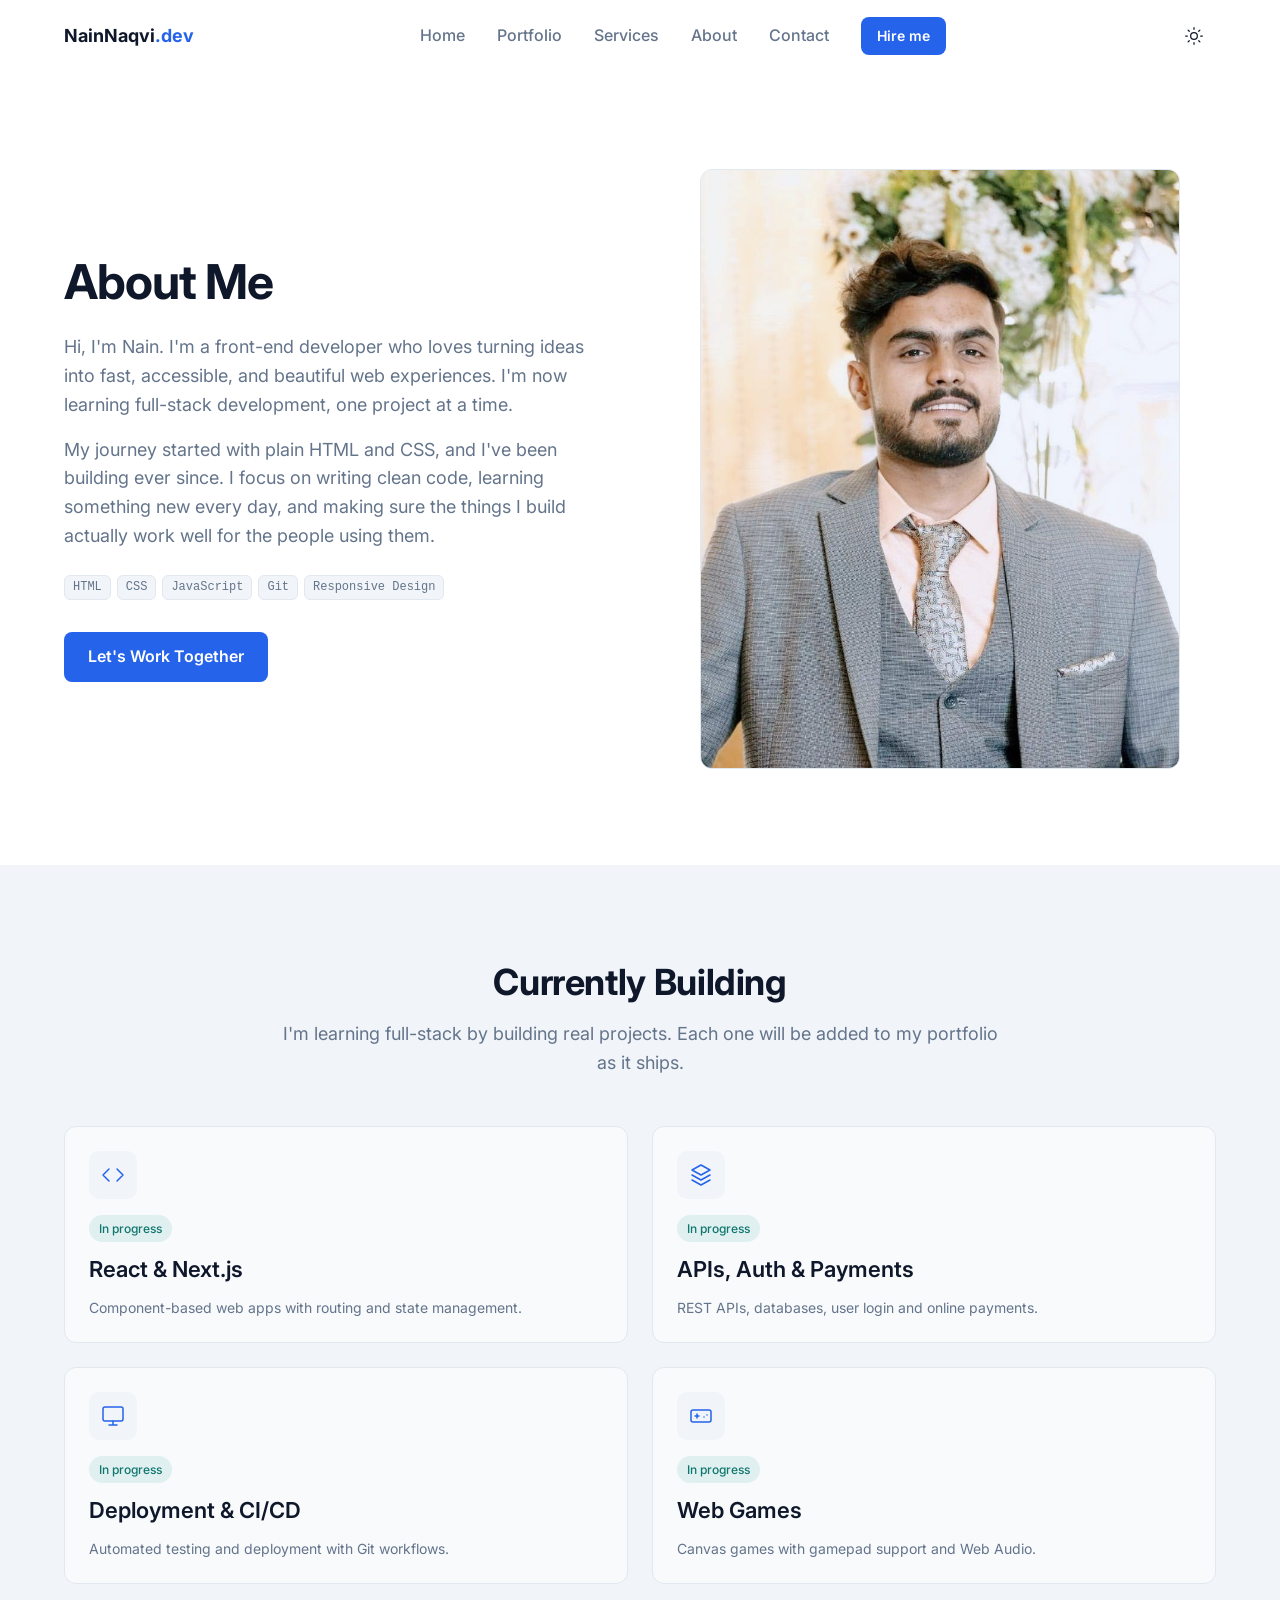
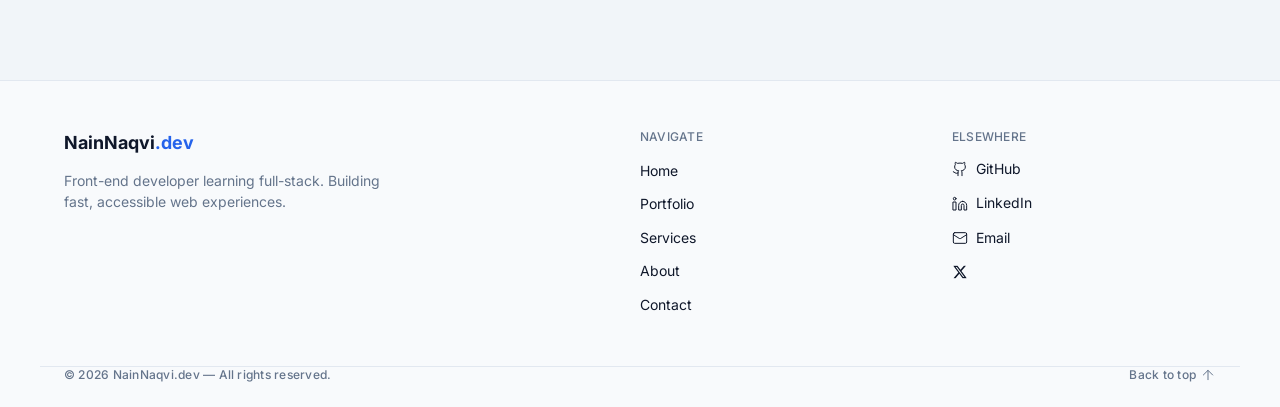
==== commit 997e458a: "Add files via upload" ====
--- a/about.html
+++ b/about.html
@@ -8,16 +8,16 @@
   <meta charset="UTF-8">
   <meta name="viewport" content="width=device-width, initial-scale=1.0">
   <title>About — NainNaqvi.dev</title>
-  <meta name="description" content="Learn more about Syed Hasnain Raza Naqvi (Nain), a full-stack developer building fast, accessible web experiences.">
+  <meta name="description" content="Learn more about Syed Hasnain Raza Naqvi (Nain), a front-end developer building fast, accessible web experiences and growing into full-stack.">
   <!-- Social Preview Tags (Open Graph & Twitter) -->
 <meta property="og:type" content="website">
 <meta property="og:title" content="About — NainNaqvi.dev">
-<meta property="og:description" content="Full-stack developer building fast, accessible websites and web apps.">
+<meta property="og:description" content="Front-end developer building fast, accessible websites, and growing into full-stack.">
 <meta property="og:image" content="https://images.unsplash.com/photo-1498050108023-c5249f4df085?w=1200&h=630&fit=crop">
 
 <meta name="twitter:card" content="summary_large_image">
 <meta name="twitter:title" content="About — NainNaqvi.dev">
-<meta name="twitter:description" content="Full-stack developer building fast, accessible websites and web apps.">
+<meta name="twitter:description" content="Front-end developer building fast, accessible websites, and growing into full-stack.">
 <meta name="twitter:image" content="https://images.unsplash.com/photo-1498050108023-c5249f4df085?w=1200&h=630&fit=crop">
   <link rel="icon" href="data:image/svg+xml,<svg xmlns='http://www.w3.org/2000/svg' viewBox='0 0 100 100'><rect width='100' height='100' rx='20' fill='%232563EB'/><text x='50' y='68' font-family='Arial,sans-serif' font-size='52' font-weight='700' fill='white' text-anchor='middle'>N</text></svg>">
   <link rel="preconnect" href="https://fonts.googleapis.com">
@@ -256,7 +256,7 @@
        <div class="about__content reveal">
        <h1 class="h1">About Me</h1>
        <p class="body-lg text-muted" style="margin-top: 24px;">
-         Hi, I'm Nain. I'm a full-stack developer who loves turning ideas into fast, accessible, and beautiful web experiences. 
+         Hi, I'm Nain. I'm a front-end developer who loves turning ideas into fast, accessible, and beautiful web experiences. I'm now learning full-stack development, one project at a time.
        </p>
        <p class="body-lg text-muted" style="margin-top: 16px;">
          My journey started with plain HTML and CSS, and I've been building ever since. I focus on writing clean code, learning something new every day, and making sure the things I build actually work well for the people using them.
@@ -286,6 +286,57 @@
   </div>
 </section>
 
+    <!-- ===== CURRENTLY BUILDING ===== -->
+    <section class="section section--alt" id="currently-building">
+      <div class="container">
+
+        <div class="section-head reveal" style="text-align: center; max-width: 720px; margin: 0 auto 48px auto;">
+          <h2 class="h2">Currently Building</h2>
+          <p class="body-lg text-muted">I'm learning full-stack by building real projects. Each one will be added to my portfolio as it ships.</p>
+        </div>
+
+        <div class="card-grid card-grid--services">
+
+          <article class="card service-card reveal">
+            <div class="service-card__icon">
+              <svg class="icon" aria-hidden="true"><use href="#i-code"/></svg>
+            </div>
+            <span class="tag">In progress</span>
+            <h3 class="h4">React &amp; Next.js</h3>
+            <p class="small text-muted">Component-based web apps with routing and state management.</p>
+          </article>
+
+          <article class="card service-card reveal">
+            <div class="service-card__icon">
+              <svg class="icon" aria-hidden="true"><use href="#i-layers"/></svg>
+            </div>
+            <span class="tag">In progress</span>
+            <h3 class="h4">APIs, Auth &amp; Payments</h3>
+            <p class="small text-muted">REST APIs, databases, user login and online payments.</p>
+          </article>
+
+          <article class="card service-card reveal">
+            <div class="service-card__icon">
+              <svg class="icon" aria-hidden="true"><use href="#i-monitor"/></svg>
+            </div>
+            <span class="tag">In progress</span>
+            <h3 class="h4">Deployment &amp; CI/CD</h3>
+            <p class="small text-muted">Automated testing and deployment with Git workflows.</p>
+          </article>
+
+          <article class="card service-card reveal">
+            <div class="service-card__icon">
+              <svg class="icon" aria-hidden="true"><use href="#i-gamepad"/></svg>
+            </div>
+            <span class="tag">In progress</span>
+            <h3 class="h4">Web Games</h3>
+            <p class="small text-muted">Canvas games with gamepad support and Web Audio.</p>
+          </article>
+
+        </div>
+      </div>
+    </section>
+
   </main>
 
   <!-- ============================================================
@@ -299,7 +350,7 @@
       <!-- Footer column: brand + tagline -->
       <div>
         <a href="index.html" class="navbar__brand">NainNaqvi<span>.dev</span></a>
-        <p class="small text-muted footer__tag">Full-stack developer. Building fast, accessible web experiences.</p>
+        <p class="small text-muted footer__tag">Front-end developer learning full-stack. Building fast, accessible web experiences.</p>
       </div>
 
       <!-- Footer column: navigation links -->
--- a/stylesheet.css
+++ b/stylesheet.css
@@ -548,14 +548,14 @@
   background: var(--color-surface-alt);
 }
 
-.project-card__media svg {
+.project-card__media img {
   width: 100%;
   height: 100%;
   object-fit: cover;
   transition: transform 0.25s ease;
 }
 
-.project-card:hover .project-card__media svg {
+.project-card:hover .project-card__media img {
   transform: scale(1.05);
 }
 
